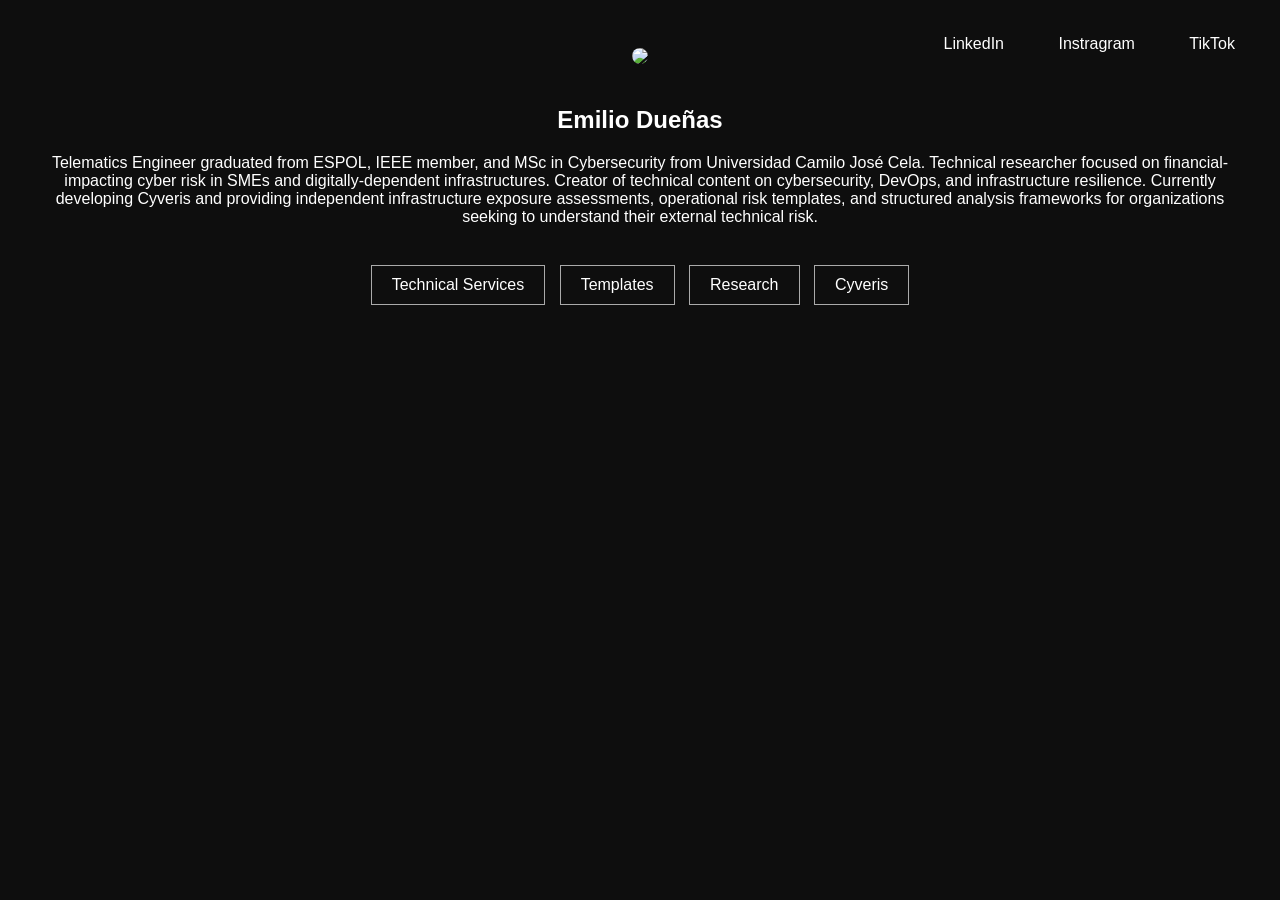
==== index.html @ 8e8633f4 "Deploy" ====
<!DOCTYPE html>
<html>
<head>
	<meta name="generator" content="Hugo 0.150.0"><script src="/livereload.js?mindelay=10&amp;v=2&amp;port=1313&amp;path=livereload" data-no-instant defer></script>
<meta charset="UTF-8">
<title>Emilio Dueñas</title>
<style>
body {
  background:#0e0e0e;
  color:white;
  font-family:sans-serif;
  text-align:center;
  padding:40px;
}
a {
  padding:10px 20px;
  border:1px solid #aaa;
  margin:5px;
  display:inline-block;
  text-decoration:none;
  color:white;
}
img {
  width:250px;
  border-radius:50%;
}
ul {
  list-style-position: inside;
  padding: 0;
  display: inline-block;
  text-align: left;
}
.top-icons {
  position:absolute;
  top:20px;
  right:20px;
}
.top-icons a {
  border:none;
  margin:5px;
}
</style>
</head>
<body>

<div class="top-icons">
<a href="https://linkedin.com/in/emilio-duenas">LinkedIn</a>
<a href="https://instagram.com/soyemilioduenas">Instragram</a>
<a href="https://tiktok.com/@soyemilioduenas">TikTok</a>
</div>



<img src="/images/profile.png" />

<br><br>

<h2>Emilio Dueñas</h2>

<p>
Telematics Engineer graduated from ESPOL, IEEE member, and MSc in Cybersecurity from Universidad Camilo José Cela.

Technical researcher focused on financial-impacting cyber risk in SMEs and digitally-dependent infrastructures.

Creator of technical content on cybersecurity, DevOps, and infrastructure resilience.

Currently developing Cyveris and providing independent infrastructure exposure assessments, operational risk templates, and structured analysis frameworks for organizations seeking to understand their external technical risk.

</p>

<br>

<a href="/services/">Technical Services</a>
<a href="/templates/">Templates</a>
<a href="/research/">Research</a>
<a href="/cyveris/">Cyveris</a>



</body>
</html>
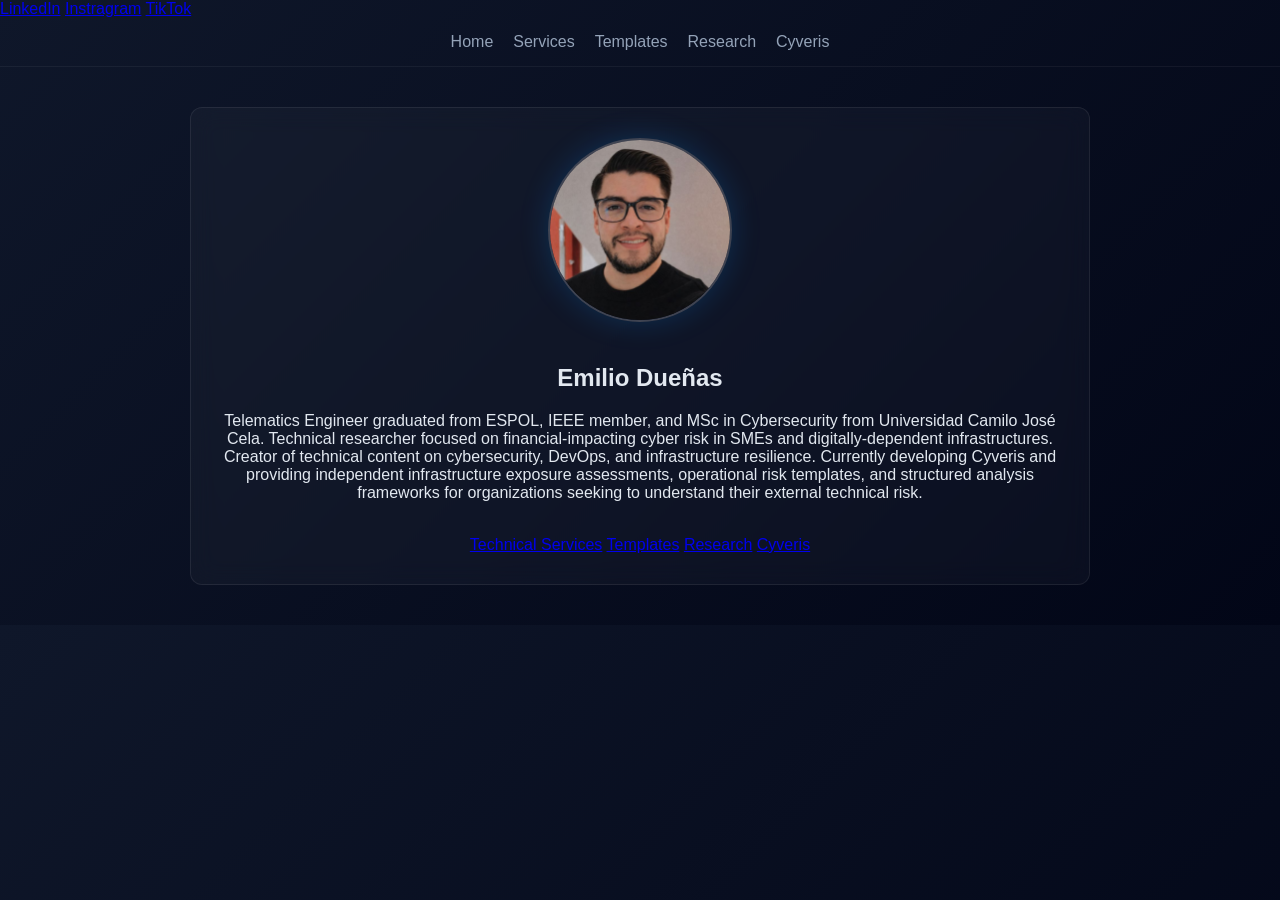
==== commit 4dc605fa: "Add styled list layout" ====
--- a/index.html
+++ b/index.html
@@ -1,45 +1,80 @@
 <!DOCTYPE html>
 <html>
 <head>
-	<meta name="generator" content="Hugo 0.150.0"><script src="/livereload.js?mindelay=10&amp;v=2&amp;port=1313&amp;path=livereload" data-no-instant defer></script>
+	<meta name="generator" content="Hugo 0.150.0">
 <meta charset="UTF-8">
 <title>Emilio Dueñas</title>
+
+
 <style>
+
 body {
-  background:#0e0e0e;
-  color:white;
-  font-family:sans-serif;
+  margin:0;
+  font-family: 'Segoe UI', sans-serif;
+  background: linear-gradient(135deg,#0f172a,#020617);
+  color:#e2e8f0;
+}
+
+.container {
+  max-width:900px;
+  margin:auto;
+  padding:40px 20px;
   text-align:center;
-  padding:40px;
 }
-a {
-  padding:10px 20px;
-  border:1px solid #aaa;
+
+img {
+  width:180px;
+  border-radius:50%;
+  border:2px solid rgba(255,255,255,0.2);
+  box-shadow:0 0 30px rgba(0,150,255,0.2);
+}
+
+a.btn {
+  background:rgba(255,255,255,0.05);
+  border:1px solid rgba(255,255,255,0.1);
+  padding:12px 22px;
   margin:5px;
+  border-radius:8px;
   display:inline-block;
   text-decoration:none;
+  color:#e2e8f0;
+  backdrop-filter:blur(10px);
+  transition:0.3s;
+}
+
+a.btn:hover {
+  background:rgba(0,150,255,0.15);
+  border:1px solid rgba(0,150,255,0.4);
+  transform:translateY(-2px);
+}
+
+.card {
+  background:rgba(255,255,255,0.03);
+  padding:30px;
+  border-radius:12px;
+  backdrop-filter:blur(12px);
+  border:1px solid rgba(255,255,255,0.08);
+}
+
+.navbar {
+  display:flex;
+  justify-content:center;
+  gap:20px;
+  padding:15px;
+  border-bottom:1px solid rgba(255,255,255,0.05);
+}
+
+.navbar a {
+  color:#94a3b8;
+  text-decoration:none;
+}
+
+.navbar a:hover {
   color:white;
 }
-img {
-  width:250px;
-  border-radius:50%;
-}
-ul {
-  list-style-position: inside;
-  padding: 0;
-  display: inline-block;
-  text-align: left;
-}
-.top-icons {
-  position:absolute;
-  top:20px;
-  right:20px;
-}
-.top-icons a {
-  border:none;
-  margin:5px;
-}
+
 </style>
+
 </head>
 <body>
 
@@ -48,6 +83,17 @@
 <a href="https://instagram.com/soyemilioduenas">Instragram</a>
 <a href="https://tiktok.com/@soyemilioduenas">TikTok</a>
 </div>
+
+<div class="navbar">
+<a href="/">Home</a>
+<a href="/services/">Services</a>
+<a href="/templates/">Templates</a>
+<a href="/research/">Research</a>
+<a href="/cyveris/">Cyveris</a>
+</div>
+
+<div class="container">
+<div class="card">
 
 
 
@@ -77,5 +123,8 @@
 
 
 
+</div>
+</div>
+
 </body>
 </html>
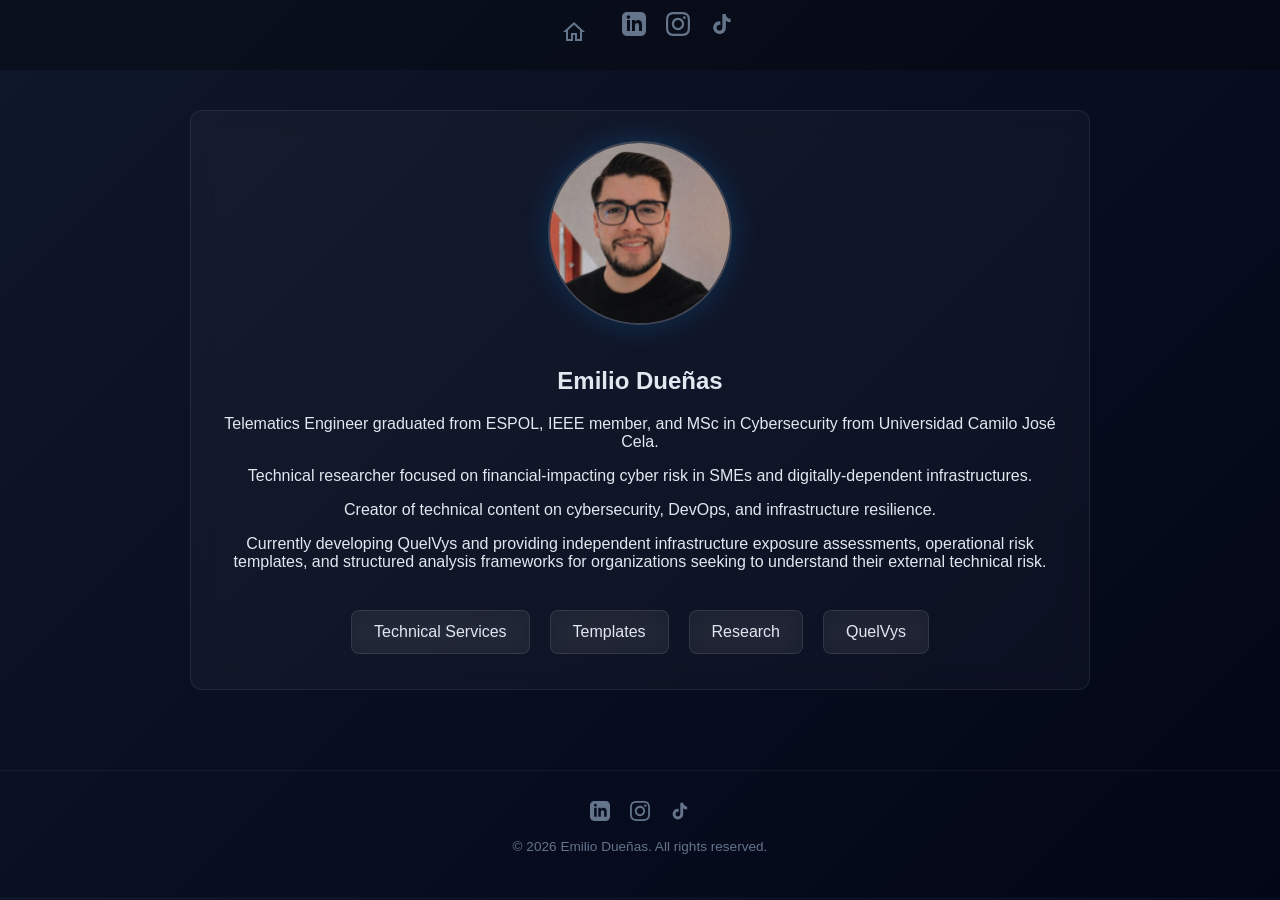
==== commit 6078686f: "Update site with QuelVys rebrand, SEO, and UI improvements" ====
--- a/index.html
+++ b/index.html
@@ -1,10 +1,30 @@
 <!DOCTYPE html>
-<html>
+<html lang="en">
 <head>
 	<meta name="generator" content="Hugo 0.150.0">
 <meta charset="UTF-8">
-<title>Emilio Dueñas</title>
-
+<meta name="viewport" content="width=device-width, initial-scale=1.0">
+<title>Emilio Dueñas - Cybersecurity Researcher & Engineer</title>
+<meta name="description" content="Emilio Dueñas - Telematics Engineer, MSc in Cybersecurity. Technical researcher focused on cyber risk in SMEs. Creator of QuelVys and cybersecurity content.">
+<meta name="author" content="Emilio Dueñas">
+<meta name="keywords" content="cybersecurity, cyber risk, SME security, QuelVys, infrastructure security, DevOps, penetration testing">
+
+
+<meta property="og:type" content="website">
+<meta property="og:url" content="https://soyemilioduenas.github.io/emilioduenas.github.io/">
+<meta property="og:title" content="Emilio Dueñas - Cybersecurity Researcher">
+<meta property="og:description" content="Telematics Engineer & MSc in Cybersecurity. Technical researcher focused on cyber risk in SMEs.">
+<meta property="og:image" content="https://soyemilioduenas.github.io/emilioduenas.github.io/images/favico.png">
+
+
+<meta name="twitter:card" content="summary">
+<meta name="twitter:title" content="Emilio Dueñas">
+<meta name="twitter:description" content="Cybersecurity Researcher & Engineer">
+
+
+<link rel="icon" type="image/png" sizes="32x32" href="/images/favico.png">
+<link rel="icon" type="image/png" sizes="16x16" href="/images/favico.png">
+<link rel="apple-touch-icon" href="/images/favico.png">
 
 <style>
 
@@ -28,7 +48,17 @@
   border:2px solid rgba(255,255,255,0.2);
   box-shadow:0 0 30px rgba(0,150,255,0.2);
 }
-
+ul {
+  list-style-position: inside;
+  padding: 0;
+  margin: 20px auto;
+  display: inline-block;
+  text-align: left;
+}
+
+li {
+  margin: 8px 0;
+}
 a.btn {
   background:rgba(255,255,255,0.05);
   border:1px solid rgba(255,255,255,0.1);
@@ -56,21 +86,93 @@
   border:1px solid rgba(255,255,255,0.08);
 }
 
-.navbar {
+.top-icons {
   display:flex;
   justify-content:center;
   gap:20px;
-  padding:15px;
-  border-bottom:1px solid rgba(255,255,255,0.05);
-}
-
-.navbar a {
+  padding:12px;
+  background:rgba(0,0,0,0.3);
+}
+
+.top-icons a {
+  color:#64748b;
+  text-decoration:none;
+  font-size:1.4rem;
+  transition:0.3s;
+}
+
+.top-icons a:hover {
+  color:#38bdf8;
+  transform:scale(1.1);
+}
+
+.card a:not(.btn) {
+  color:#38bdf8;
+  text-decoration:none;
+  border-bottom:1px solid rgba(56,189,248,0.3);
+  transition:0.3s;
+}
+
+.card a:not(.btn):hover {
+  color:#7dd3fc;
+  border-bottom-color:#7dd3fc;
+}
+
+.btn-group {
+  display:flex;
+  flex-wrap:wrap;
+  justify-content:center;
+  gap:10px;
+}
+
+.home-btn {
+  display:inline-block;
+  padding:8px 16px;
   color:#94a3b8;
   text-decoration:none;
-}
-
-.navbar a:hover {
-  color:white;
+  font-size:0.9rem;
+  transition:0.3s;
+}
+
+.home-btn:hover {
+  color:#38bdf8;
+}
+
+footer {
+  text-align:center;
+  padding:30px 20px;
+  margin-top:40px;
+  border-top:1px solid rgba(255,255,255,0.05);
+  color:#64748b;
+  font-size:0.85rem;
+}
+
+footer .social-icons {
+  display:flex;
+  justify-content:center;
+  gap:20px;
+  margin-bottom:15px;
+}
+
+footer .social-icons a {
+  color:#64748b;
+  transition:0.3s;
+}
+
+footer .social-icons a:hover {
+  color:#38bdf8;
+}
+
+@media (max-width: 600px) {
+  .btn-group {
+    flex-direction:column;
+    align-items:center;
+  }
+  
+  a.btn {
+    width:80%;
+    text-align:center;
+  }
 }
 
 </style>
@@ -78,20 +180,24 @@
 </head>
 <body>
 
+<header>
 <div class="top-icons">
-<a href="https://linkedin.com/in/emilio-duenas">LinkedIn</a>
-<a href="https://instagram.com/soyemilioduenas">Instragram</a>
-<a href="https://tiktok.com/@soyemilioduenas">TikTok</a>
-</div>
-
-<div class="navbar">
-<a href="/">Home</a>
-<a href="/services/">Services</a>
-<a href="/templates/">Templates</a>
-<a href="/research/">Research</a>
-<a href="/cyveris/">Cyveris</a>
-</div>
-
+<a href="/" class="home-btn" title="Home" aria-label="Home">
+  <svg xmlns="http://www.w3.org/2000/svg" width="24" height="24" viewBox="0 0 24 24" fill="currentColor"><path d="M12 2.1L1 12h3v9h7v-6h2v6h7v-9h3L12 2.1zm0 2.691l6 5.4V19h-3v-6H9v6H6v-8.809l6-5.4z"/></svg>
+</a>
+<a href="https://linkedin.com/in/emilio-duenas" target="_blank" title="LinkedIn" aria-label="LinkedIn">
+  <svg xmlns="http://www.w3.org/2000/svg" width="24" height="24" viewBox="0 0 24 24" fill="currentColor"><path d="M19 0h-14c-2.761 0-5 2.239-5 5v14c0 2.761 2.239 5 5 5h14c2.762 0 5-2.239 5-5v-14c0-2.761-2.238-5-5-5zm-11 19h-3v-11h3v11zm-1.5-12.268c-.966 0-1.75-.79-1.75-1.764s.784-1.764 1.75-1.764 1.75.79 1.75 1.764-.783 1.764-1.75 1.764zm13.5 12.268h-3v-5.604c0-3.368-4-3.113-4 0v5.604h-3v-11h3v1.765c1.396-2.586 7-2.777 7 2.476v6.759z"/></svg>
+</a>
+<a href="https://instagram.com/soyemilioduenas" target="_blank" title="Instagram" aria-label="Instagram">
+  <svg xmlns="http://www.w3.org/2000/svg" width="24" height="24" viewBox="0 0 24 24" fill="currentColor"><path d="M12 2.163c3.204 0 3.584.012 4.85.07 3.252.148 4.771 1.691 4.919 4.919.058 1.265.069 1.645.069 4.849 0 3.205-.012 3.584-.069 4.849-.149 3.225-1.664 4.771-4.919 4.919-1.266.058-1.644.07-4.85.07-3.204 0-3.584-.012-4.849-.07-3.26-.149-4.771-1.699-4.919-4.92-.058-1.265-.07-1.644-.07-4.849 0-3.204.013-3.583.07-4.849.149-3.227 1.664-4.771 4.919-4.919 1.266-.057 1.645-.069 4.849-.069zm0-2.163c-3.259 0-3.667.014-4.947.072-4.358.2-6.78 2.618-6.98 6.98-.059 1.281-.073 1.689-.073 4.948 0 3.259.014 3.668.072 4.948.2 4.358 2.618 6.78 6.98 6.98 1.281.058 1.689.072 4.948.072 3.259 0 3.668-.014 4.948-.072 4.354-.2 6.782-2.618 6.979-6.98.059-1.28.073-1.689.073-4.948 0-3.259-.014-3.667-.072-4.947-.196-4.354-2.617-6.78-6.979-6.98-1.281-.059-1.69-.073-4.949-.073zm0 5.838c-3.403 0-6.162 2.759-6.162 6.162s2.759 6.163 6.162 6.163 6.162-2.759 6.162-6.163c0-3.403-2.759-6.162-6.162-6.162zm0 10.162c-2.209 0-4-1.79-4-4 0-2.209 1.791-4 4-4s4 1.791 4 4c0 2.21-1.791 4-4 4zm6.406-11.845c-.796 0-1.441.645-1.441 1.44s.645 1.44 1.441 1.44c.795 0 1.439-.645 1.439-1.44s-.644-1.44-1.439-1.44z"/></svg>
+</a>
+<a href="https://tiktok.com/@soyemilioduenas" target="_blank" title="TikTok" aria-label="TikTok">
+  <svg xmlns="http://www.w3.org/2000/svg" width="24" height="24" viewBox="0 0 24 24" fill="currentColor"><path d="M19.59 6.69a4.83 4.83 0 0 1-3.77-4.25V2h-3.45v13.67a2.89 2.89 0 0 1-5.2 1.74 2.89 2.89 0 0 1 2.31-4.64 2.93 2.93 0 0 1 .88.13V9.4a6.84 6.84 0 0 0-1-.05A6.33 6.33 0 0 0 5 20.1a6.34 6.34 0 0 0 10.86-4.43v-7a8.16 8.16 0 0 0 4.77 1.52v-3.4a4.85 4.85 0 0 1-1-.1z"/></svg>
+</a>
+</div>
+</header>
+
+<main>
 <div class="container">
 <div class="card">
 
@@ -103,28 +209,43 @@
 
 <h2>Emilio Dueñas</h2>
 
-<p>
-Telematics Engineer graduated from ESPOL, IEEE member, and MSc in Cybersecurity from Universidad Camilo José Cela.
-
-Technical researcher focused on financial-impacting cyber risk in SMEs and digitally-dependent infrastructures.
-
-Creator of technical content on cybersecurity, DevOps, and infrastructure resilience.
-
-Currently developing Cyveris and providing independent infrastructure exposure assessments, operational risk templates, and structured analysis frameworks for organizations seeking to understand their external technical risk.
-
-</p>
+<p>Telematics Engineer graduated from ESPOL, IEEE member, and MSc in Cybersecurity from Universidad Camilo José Cela.</p>
+
+<p>Technical researcher focused on financial-impacting cyber risk in SMEs and digitally-dependent infrastructures.</p>
+
+<p>Creator of technical content on cybersecurity, DevOps, and infrastructure resilience.</p>
+
+<p>Currently developing QuelVys and providing independent infrastructure exposure assessments, operational risk templates, and structured analysis frameworks for organizations seeking to understand their external technical risk.</p>
 
 <br>
 
-<a href="/services/">Technical Services</a>
-<a href="/templates/">Templates</a>
-<a href="/research/">Research</a>
-<a href="/cyveris/">Cyveris</a>
-
-
-
-</div>
-</div>
+<div class="btn-group">
+<a class="btn" href="/services/">Technical Services</a>
+<a class="btn" href="/templates/">Templates</a>
+<a class="btn" href="/research/">Research</a>
+<a class="btn" href="/quelvys/">QuelVys</a>
+</div>
+
+
+
+</div>
+</div>
+</main>
+
+<footer>
+<div class="social-icons">
+<a href="https://linkedin.com/in/emilio-duenas" target="_blank" title="LinkedIn" aria-label="LinkedIn">
+  <svg xmlns="http://www.w3.org/2000/svg" width="20" height="20" viewBox="0 0 24 24" fill="currentColor"><path d="M19 0h-14c-2.761 0-5 2.239-5 5v14c0 2.761 2.239 5 5 5h14c2.762 0 5-2.239 5-5v-14c0-2.761-2.238-5-5-5zm-11 19h-3v-11h3v11zm-1.5-12.268c-.966 0-1.75-.79-1.75-1.764s.784-1.764 1.75-1.764 1.75.79 1.75 1.764-.783 1.764-1.75 1.764zm13.5 12.268h-3v-5.604c0-3.368-4-3.113-4 0v5.604h-3v-11h3v1.765c1.396-2.586 7-2.777 7 2.476v6.759z"/></svg>
+</a>
+<a href="https://instagram.com/soyemilioduenas" target="_blank" title="Instagram" aria-label="Instagram">
+  <svg xmlns="http://www.w3.org/2000/svg" width="20" height="20" viewBox="0 0 24 24" fill="currentColor"><path d="M12 2.163c3.204 0 3.584.012 4.85.07 3.252.148 4.771 1.691 4.919 4.919.058 1.265.069 1.645.069 4.849 0 3.205-.012 3.584-.069 4.849-.149 3.225-1.664 4.771-4.919 4.919-1.266.058-1.644.07-4.85.07-3.204 0-3.584-.012-4.849-.07-3.26-.149-4.771-1.699-4.919-4.92-.058-1.265-.07-1.644-.07-4.849 0-3.204.013-3.583.07-4.849.149-3.227 1.664-4.771 4.919-4.919 1.266-.057 1.645-.069 4.849-.069zm0-2.163c-3.259 0-3.667.014-4.947.072-4.358.2-6.78 2.618-6.98 6.98-.059 1.281-.073 1.689-.073 4.948 0 3.259.014 3.668.072 4.948.2 4.358 2.618 6.78 6.98 6.98 1.281.058 1.689.072 4.948.072 3.259 0 3.668-.014 4.948-.072 4.354-.2 6.782-2.618 6.979-6.98.059-1.28.073-1.689.073-4.948 0-3.259-.014-3.667-.072-4.947-.196-4.354-2.617-6.78-6.979-6.98-1.281-.059-1.69-.073-4.949-.073zm0 5.838c-3.403 0-6.162 2.759-6.162 6.162s2.759 6.163 6.162 6.163 6.162-2.759 6.162-6.163c0-3.403-2.759-6.162-6.162-6.162zm0 10.162c-2.209 0-4-1.79-4-4 0-2.209 1.791-4 4-4s4 1.791 4 4c0 2.21-1.791 4-4 4zm6.406-11.845c-.796 0-1.441.645-1.441 1.44s.645 1.44 1.441 1.44c.795 0 1.439-.645 1.439-1.44s-.644-1.44-1.439-1.44z"/></svg>
+</a>
+<a href="https://tiktok.com/@soyemilioduenas" target="_blank" title="TikTok" aria-label="TikTok">
+  <svg xmlns="http://www.w3.org/2000/svg" width="20" height="20" viewBox="0 0 24 24" fill="currentColor"><path d="M19.59 6.69a4.83 4.83 0 0 1-3.77-4.25V2h-3.45v13.67a2.89 2.89 0 0 1-5.2 1.74 2.89 2.89 0 0 1 2.31-4.64 2.93 2.93 0 0 1 .88.13V9.4a6.84 6.84 0 0 0-1-.05A6.33 6.33 0 0 0 5 20.1a6.34 6.34 0 0 0 10.86-4.43v-7a8.16 8.16 0 0 0 4.77 1.52v-3.4a4.85 4.85 0 0 1-1-.1z"/></svg>
+</a>
+</div>
+<p>&copy; 2026 Emilio Dueñas. All rights reserved.</p>
+</footer>
 
 </body>
 </html>
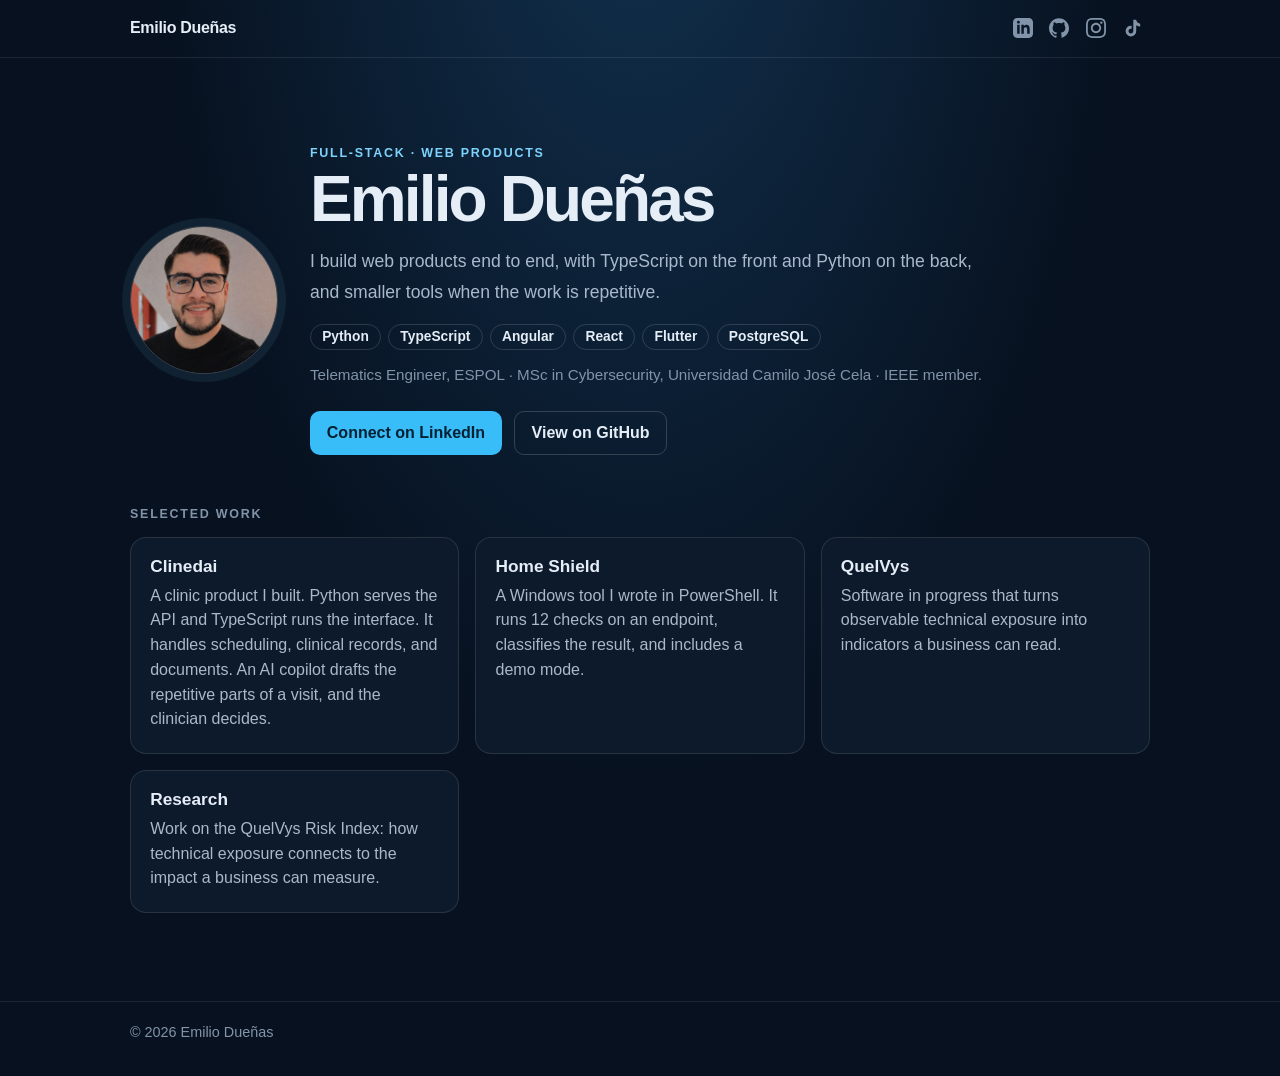
==== commit 978a4659: "Publish the site as a full-stack portfolio with a shared design and projects shown as cards. Co-auth" ====
--- a/index.html
+++ b/index.html
@@ -1,250 +1,89 @@
 <!DOCTYPE html>
 <html lang="en">
 <head>
-	<meta name="generator" content="Hugo 0.150.0">
 <meta charset="UTF-8">
 <meta name="viewport" content="width=device-width, initial-scale=1.0">
-<title>Emilio Dueñas - Cybersecurity Researcher & Engineer</title>
-<meta name="description" content="Emilio Dueñas - Telematics Engineer, MSc in Cybersecurity. Technical researcher focused on cyber risk in SMEs. Creator of QuelVys and cybersecurity content.">
+<title>Emilio Dueñas - Full-stack Developer</title>
+<meta name="description" content="Emilio Dueñas is a full-stack developer. He builds web products with TypeScript and Python, including Clinedai, and tools such as Home Shield.">
 <meta name="author" content="Emilio Dueñas">
-<meta name="keywords" content="cybersecurity, cyber risk, SME security, QuelVys, infrastructure security, DevOps, penetration testing">
-
-
+<meta name="keywords" content="software developer, Python, TypeScript, Angular, React, Flutter, PostgreSQL, Clinedai, QuelVys, Emilio Dueñas">
+<meta name="theme-color" content="#07111f">
+<link rel="canonical" href="https://soyemilioduenas.github.io/">
 <meta property="og:type" content="website">
-<meta property="og:url" content="https://soyemilioduenas.github.io/emilioduenas.github.io/">
-<meta property="og:title" content="Emilio Dueñas - Cybersecurity Researcher">
-<meta property="og:description" content="Telematics Engineer & MSc in Cybersecurity. Technical researcher focused on cyber risk in SMEs.">
-<meta property="og:image" content="https://soyemilioduenas.github.io/emilioduenas.github.io/images/favico.png">
-
-
+<meta property="og:url" content="https://soyemilioduenas.github.io/">
+<meta property="og:title" content="Emilio Dueñas - Full-stack Developer">
+<meta property="og:description" content="I build web products with TypeScript on the front and Python on the back, including Clinedai.">
+<meta property="og:image" content="https://soyemilioduenas.github.io/images/profile.png">
 <meta name="twitter:card" content="summary">
 <meta name="twitter:title" content="Emilio Dueñas">
-<meta name="twitter:description" content="Cybersecurity Researcher & Engineer">
-
-
-<link rel="icon" type="image/png" sizes="32x32" href="/images/favico.png">
-<link rel="icon" type="image/png" sizes="16x16" href="/images/favico.png">
+<meta name="twitter:description" content="Full-stack developer">
+<link rel="icon" type="image/png" href="/images/favico.png">
 <link rel="apple-touch-icon" href="/images/favico.png">
-
-<style>
-
-body {
-  margin:0;
-  font-family: 'Segoe UI', sans-serif;
-  background: linear-gradient(135deg,#0f172a,#020617);
-  color:#e2e8f0;
-}
-
-.container {
-  max-width:900px;
-  margin:auto;
-  padding:40px 20px;
-  text-align:center;
-}
-
-img {
-  width:180px;
-  border-radius:50%;
-  border:2px solid rgba(255,255,255,0.2);
-  box-shadow:0 0 30px rgba(0,150,255,0.2);
-}
-ul {
-  list-style-position: inside;
-  padding: 0;
-  margin: 20px auto;
-  display: inline-block;
-  text-align: left;
-}
-
-li {
-  margin: 8px 0;
-}
-a.btn {
-  background:rgba(255,255,255,0.05);
-  border:1px solid rgba(255,255,255,0.1);
-  padding:12px 22px;
-  margin:5px;
-  border-radius:8px;
-  display:inline-block;
-  text-decoration:none;
-  color:#e2e8f0;
-  backdrop-filter:blur(10px);
-  transition:0.3s;
-}
-
-a.btn:hover {
-  background:rgba(0,150,255,0.15);
-  border:1px solid rgba(0,150,255,0.4);
-  transform:translateY(-2px);
-}
-
-.card {
-  background:rgba(255,255,255,0.03);
-  padding:30px;
-  border-radius:12px;
-  backdrop-filter:blur(12px);
-  border:1px solid rgba(255,255,255,0.08);
-}
-
-.top-icons {
-  display:flex;
-  justify-content:center;
-  gap:20px;
-  padding:12px;
-  background:rgba(0,0,0,0.3);
-}
-
-.top-icons a {
-  color:#64748b;
-  text-decoration:none;
-  font-size:1.4rem;
-  transition:0.3s;
-}
-
-.top-icons a:hover {
-  color:#38bdf8;
-  transform:scale(1.1);
-}
-
-.card a:not(.btn) {
-  color:#38bdf8;
-  text-decoration:none;
-  border-bottom:1px solid rgba(56,189,248,0.3);
-  transition:0.3s;
-}
-
-.card a:not(.btn):hover {
-  color:#7dd3fc;
-  border-bottom-color:#7dd3fc;
-}
-
-.btn-group {
-  display:flex;
-  flex-wrap:wrap;
-  justify-content:center;
-  gap:10px;
-}
-
-.home-btn {
-  display:inline-block;
-  padding:8px 16px;
-  color:#94a3b8;
-  text-decoration:none;
-  font-size:0.9rem;
-  transition:0.3s;
-}
-
-.home-btn:hover {
-  color:#38bdf8;
-}
-
-footer {
-  text-align:center;
-  padding:30px 20px;
-  margin-top:40px;
-  border-top:1px solid rgba(255,255,255,0.05);
-  color:#64748b;
-  font-size:0.85rem;
-}
-
-footer .social-icons {
-  display:flex;
-  justify-content:center;
-  gap:20px;
-  margin-bottom:15px;
-}
-
-footer .social-icons a {
-  color:#64748b;
-  transition:0.3s;
-}
-
-footer .social-icons a:hover {
-  color:#38bdf8;
-}
-
-@media (max-width: 600px) {
-  .btn-group {
-    flex-direction:column;
-    align-items:center;
-  }
-  
-  a.btn {
-    width:80%;
-    text-align:center;
-  }
-}
-
-</style>
-
+<link rel="stylesheet" href="/css/site.css">
 </head>
 <body>
 
 <header>
-<div class="top-icons">
-<a href="/" class="home-btn" title="Home" aria-label="Home">
-  <svg xmlns="http://www.w3.org/2000/svg" width="24" height="24" viewBox="0 0 24 24" fill="currentColor"><path d="M12 2.1L1 12h3v9h7v-6h2v6h7v-9h3L12 2.1zm0 2.691l6 5.4V19h-3v-6H9v6H6v-8.809l6-5.4z"/></svg>
-</a>
-<a href="https://linkedin.com/in/emilio-duenas" target="_blank" title="LinkedIn" aria-label="LinkedIn">
-  <svg xmlns="http://www.w3.org/2000/svg" width="24" height="24" viewBox="0 0 24 24" fill="currentColor"><path d="M19 0h-14c-2.761 0-5 2.239-5 5v14c0 2.761 2.239 5 5 5h14c2.762 0 5-2.239 5-5v-14c0-2.761-2.238-5-5-5zm-11 19h-3v-11h3v11zm-1.5-12.268c-.966 0-1.75-.79-1.75-1.764s.784-1.764 1.75-1.764 1.75.79 1.75 1.764-.783 1.764-1.75 1.764zm13.5 12.268h-3v-5.604c0-3.368-4-3.113-4 0v5.604h-3v-11h3v1.765c1.396-2.586 7-2.777 7 2.476v6.759z"/></svg>
-</a>
-<a href="https://instagram.com/soyemilioduenas" target="_blank" title="Instagram" aria-label="Instagram">
-  <svg xmlns="http://www.w3.org/2000/svg" width="24" height="24" viewBox="0 0 24 24" fill="currentColor"><path d="M12 2.163c3.204 0 3.584.012 4.85.07 3.252.148 4.771 1.691 4.919 4.919.058 1.265.069 1.645.069 4.849 0 3.205-.012 3.584-.069 4.849-.149 3.225-1.664 4.771-4.919 4.919-1.266.058-1.644.07-4.85.07-3.204 0-3.584-.012-4.849-.07-3.26-.149-4.771-1.699-4.919-4.92-.058-1.265-.07-1.644-.07-4.849 0-3.204.013-3.583.07-4.849.149-3.227 1.664-4.771 4.919-4.919 1.266-.057 1.645-.069 4.849-.069zm0-2.163c-3.259 0-3.667.014-4.947.072-4.358.2-6.78 2.618-6.98 6.98-.059 1.281-.073 1.689-.073 4.948 0 3.259.014 3.668.072 4.948.2 4.358 2.618 6.78 6.98 6.98 1.281.058 1.689.072 4.948.072 3.259 0 3.668-.014 4.948-.072 4.354-.2 6.782-2.618 6.979-6.98.059-1.28.073-1.689.073-4.948 0-3.259-.014-3.667-.072-4.947-.196-4.354-2.617-6.78-6.979-6.98-1.281-.059-1.69-.073-4.949-.073zm0 5.838c-3.403 0-6.162 2.759-6.162 6.162s2.759 6.163 6.162 6.163 6.162-2.759 6.162-6.163c0-3.403-2.759-6.162-6.162-6.162zm0 10.162c-2.209 0-4-1.79-4-4 0-2.209 1.791-4 4-4s4 1.791 4 4c0 2.21-1.791 4-4 4zm6.406-11.845c-.796 0-1.441.645-1.441 1.44s.645 1.44 1.441 1.44c.795 0 1.439-.645 1.439-1.44s-.644-1.44-1.439-1.44z"/></svg>
-</a>
-<a href="https://tiktok.com/@soyemilioduenas" target="_blank" title="TikTok" aria-label="TikTok">
-  <svg xmlns="http://www.w3.org/2000/svg" width="24" height="24" viewBox="0 0 24 24" fill="currentColor"><path d="M19.59 6.69a4.83 4.83 0 0 1-3.77-4.25V2h-3.45v13.67a2.89 2.89 0 0 1-5.2 1.74 2.89 2.89 0 0 1 2.31-4.64 2.93 2.93 0 0 1 .88.13V9.4a6.84 6.84 0 0 0-1-.05A6.33 6.33 0 0 0 5 20.1a6.34 6.34 0 0 0 10.86-4.43v-7a8.16 8.16 0 0 0 4.77 1.52v-3.4a4.85 4.85 0 0 1-1-.1z"/></svg>
-</a>
+<div class="wrap bar">
+<a class="brand" href="/">Emilio Dueñas</a>
+<nav class="social" aria-label="Social">
+<a href="https://linkedin.com/in/emilio-duenas" target="_blank" rel="noopener noreferrer" title="LinkedIn" aria-label="LinkedIn"><svg xmlns="http://www.w3.org/2000/svg" width="20" height="20" viewBox="0 0 24 24" fill="currentColor" aria-hidden="true"><path d="M19 0h-14c-2.761 0-5 2.239-5 5v14c0 2.761 2.239 5 5 5h14c2.762 0 5-2.239 5-5v-14c0-2.761-2.238-5-5-5zm-11 19h-3v-11h3v11zm-1.5-12.268c-.966 0-1.75-.79-1.75-1.764s.784-1.764 1.75-1.764 1.75.79 1.75 1.764-.783 1.764-1.75 1.764zm13.5 12.268h-3v-5.604c0-3.368-4-3.113-4 0v5.604h-3v-11h3v1.765c1.396-2.586 7-2.777 7 2.476v6.759z"/></svg></a>
+<a href="https://github.com/soyemilioduenas" target="_blank" rel="noopener noreferrer" title="GitHub" aria-label="GitHub"><svg xmlns="http://www.w3.org/2000/svg" width="20" height="20" viewBox="0 0 24 24" fill="currentColor" aria-hidden="true"><path d="M12 .297c-6.63 0-12 5.373-12 12 0 5.303 3.438 9.8 8.205 11.385.6.113.82-.258.82-.577 0-.285-.01-1.04-.015-2.04-3.338.724-4.042-1.61-4.042-1.61C4.422 18.07 3.633 17.7 3.633 17.7c-1.087-.744.084-.729.084-.729 1.205.084 1.838 1.236 1.838 1.236 1.07 1.835 2.809 1.305 3.495.998.108-.776.417-1.305.76-1.605-2.665-.3-5.466-1.332-5.466-5.93 0-1.31.465-2.38 1.235-3.22-.135-.303-.54-1.523.105-3.176 0 0 1.005-.322 3.3 1.23.96-.267 1.98-.399 3-.405 1.02.006 2.04.138 3 .405 2.28-1.552 3.285-1.23 3.285-1.23.645 1.653.24 2.873.12 3.176.765.84 1.23 1.91 1.23 3.22 0 4.61-2.805 5.625-5.475 5.92.42.36.81 1.096.81 2.22 0 1.606-.015 2.896-.015 3.286 0 .315.21.69.825.57C20.565 22.092 24 17.592 24 12.297c0-6.627-5.373-12-12-12"/></svg></a>
+<a href="https://instagram.com/soyemilioduenas" target="_blank" rel="noopener noreferrer" title="Instagram" aria-label="Instagram"><svg xmlns="http://www.w3.org/2000/svg" width="20" height="20" viewBox="0 0 24 24" fill="currentColor" aria-hidden="true"><path d="M12 2.163c3.204 0 3.584.012 4.85.07 3.252.148 4.771 1.691 4.919 4.919.058 1.265.069 1.645.069 4.849 0 3.205-.012 3.584-.069 4.849-.149 3.225-1.664 4.771-4.919 4.919-1.266.058-1.644.07-4.85.07-3.204 0-3.584-.012-4.849-.07-3.26-.149-4.771-1.699-4.919-4.92-.058-1.265-.07-1.644-.07-4.849 0-3.204.013-3.583.07-4.849.149-3.227 1.664-4.771 4.919-4.919 1.266-.057 1.645-.069 4.849-.069zm0-2.163c-3.259 0-3.667.014-4.947.072-4.358.2-6.78 2.618-6.98 6.98-.059 1.281-.073 1.689-.073 4.948 0 3.259.014 3.668.072 4.948.2 4.358 2.618 6.78 6.98 6.98 1.281.058 1.689.072 4.948.072 3.259 0 3.668-.014 4.948-.072 4.354-.2 6.782-2.618 6.979-6.98.059-1.28.073-1.689.073-4.948 0-3.259-.014-3.667-.072-4.947-.196-4.354-2.617-6.78-6.979-6.98-1.281-.059-1.69-.073-4.949-.073zm0 5.838c-3.403 0-6.162 2.759-6.162 6.162s2.759 6.163 6.162 6.163 6.162-2.759 6.162-6.163c0-3.403-2.759-6.162-6.162-6.162zm0 10.162c-2.209 0-4-1.79-4-4 0-2.209 1.791-4 4-4s4 1.791 4 4c0 2.21-1.791 4-4 4zm6.406-11.845c-.796 0-1.441.645-1.441 1.44s.645 1.44 1.441 1.44c.795 0 1.439-.645 1.439-1.44s-.644-1.44-1.439-1.44z"/></svg></a>
+<a href="https://tiktok.com/@soyemilioduenas" target="_blank" rel="noopener noreferrer" title="TikTok" aria-label="TikTok"><svg xmlns="http://www.w3.org/2000/svg" width="20" height="20" viewBox="0 0 24 24" fill="currentColor" aria-hidden="true"><path d="M19.59 6.69a4.83 4.83 0 0 1-3.77-4.25V2h-3.45v13.67a2.89 2.89 0 0 1-5.2 1.74 2.89 2.89 0 0 1 2.31-4.64 2.93 2.93 0 0 1 .88.13V9.4a6.84 6.84 0 0 0-1-.05A6.33 6.33 0 0 0 5 20.1a6.34 6.34 0 0 0 10.86-4.43v-7a8.16 8.16 0 0 0 4.77 1.52v-3.4a4.85 4.85 0 0 1-1-.1z"/></svg></a>
+</nav>
 </div>
 </header>
 
-<main>
-<div class="container">
-<div class="card">
-
-
-
-<img src="/images/profile.png" />
-
-<br><br>
-
-<h2>Emilio Dueñas</h2>
-
-<p>Telematics Engineer graduated from ESPOL, IEEE member, and MSc in Cybersecurity from Universidad Camilo José Cela.</p>
-
-<p>Technical researcher focused on financial-impacting cyber risk in SMEs and digitally-dependent infrastructures.</p>
-
-<p>Creator of technical content on cybersecurity, DevOps, and infrastructure resilience.</p>
-
-<p>Currently developing QuelVys and providing independent infrastructure exposure assessments, operational risk templates, and structured analysis frameworks for organizations seeking to understand their external technical risk.</p>
-
-<br>
-
-<div class="btn-group">
-<a class="btn" href="/services/">Technical Services</a>
-<a class="btn" href="/templates/">Templates</a>
-<a class="btn" href="/research/">Research</a>
-<a class="btn" href="/quelvys/">QuelVys</a>
-</div>
-
-
-
+<main class="wrap page home">
+<div class="identity">
+<img class="portrait" src="/images/profile.png" alt="Portrait of Emilio Dueñas" width="148" height="148" fetchpriority="high">
+<div>
+<p class="eyebrow">Full-stack · Web products</p>
+<h1>Emilio Dueñas</h1>
+<p class="lead">I build web products end to end, with TypeScript on the front and Python on the back, and smaller tools when the work is repetitive.</p>
+<ul class="stack" aria-label="Technologies">
+<li>Python</li>
+<li>TypeScript</li>
+<li>Angular</li>
+<li>React</li>
+<li>Flutter</li>
+<li>PostgreSQL</li>
+</ul>
+<p class="facts">Telematics Engineer, ESPOL · MSc in Cybersecurity, Universidad Camilo José Cela · IEEE member.</p>
+<div class="actions">
+<a class="btn btn-primary" href="https://linkedin.com/in/emilio-duenas" target="_blank" rel="noopener noreferrer">Connect on LinkedIn</a>
+<a class="btn btn-secondary" href="https://github.com/soyemilioduenas" target="_blank" rel="noopener noreferrer">View on GitHub</a>
 </div>
 </div>
+</div>
+<section class="work" aria-labelledby="work-heading">
+<h2 id="work-heading">Selected work</h2>
+<div class="work-grid">
+<a class="work-card" href="https://clinedai.com/" target="_blank" rel="noopener noreferrer">
+<strong>Clinedai</strong>
+<span>A clinic product I built. Python serves the API and TypeScript runs the interface. It handles scheduling, clinical records, and documents. An AI copilot drafts the repetitive parts of a visit, and the clinician decides.</span>
+</a>
+<a class="work-card" href="/templates/">
+<strong>Home Shield</strong>
+<span>A Windows tool I wrote in PowerShell. It runs 12 checks on an endpoint, classifies the result, and includes a demo mode.</span>
+</a>
+<a class="work-card" href="/quelvys/">
+<strong>QuelVys</strong>
+<span>Software in progress that turns observable technical exposure into indicators a business can read.</span>
+</a>
+<a class="work-card" href="/research/">
+<strong>Research</strong>
+<span>Work on the QuelVys Risk Index: how technical exposure connects to the impact a business can measure.</span>
+</a>
+</div>
+</section>
 </main>
 
 <footer>
-<div class="social-icons">
-<a href="https://linkedin.com/in/emilio-duenas" target="_blank" title="LinkedIn" aria-label="LinkedIn">
-  <svg xmlns="http://www.w3.org/2000/svg" width="20" height="20" viewBox="0 0 24 24" fill="currentColor"><path d="M19 0h-14c-2.761 0-5 2.239-5 5v14c0 2.761 2.239 5 5 5h14c2.762 0 5-2.239 5-5v-14c0-2.761-2.238-5-5-5zm-11 19h-3v-11h3v11zm-1.5-12.268c-.966 0-1.75-.79-1.75-1.764s.784-1.764 1.75-1.764 1.75.79 1.75 1.764-.783 1.764-1.75 1.764zm13.5 12.268h-3v-5.604c0-3.368-4-3.113-4 0v5.604h-3v-11h3v1.765c1.396-2.586 7-2.777 7 2.476v6.759z"/></svg>
-</a>
-<a href="https://instagram.com/soyemilioduenas" target="_blank" title="Instagram" aria-label="Instagram">
-  <svg xmlns="http://www.w3.org/2000/svg" width="20" height="20" viewBox="0 0 24 24" fill="currentColor"><path d="M12 2.163c3.204 0 3.584.012 4.85.07 3.252.148 4.771 1.691 4.919 4.919.058 1.265.069 1.645.069 4.849 0 3.205-.012 3.584-.069 4.849-.149 3.225-1.664 4.771-4.919 4.919-1.266.058-1.644.07-4.85.07-3.204 0-3.584-.012-4.849-.07-3.26-.149-4.771-1.699-4.919-4.92-.058-1.265-.07-1.644-.07-4.849 0-3.204.013-3.583.07-4.849.149-3.227 1.664-4.771 4.919-4.919 1.266-.057 1.645-.069 4.849-.069zm0-2.163c-3.259 0-3.667.014-4.947.072-4.358.2-6.78 2.618-6.98 6.98-.059 1.281-.073 1.689-.073 4.948 0 3.259.014 3.668.072 4.948.2 4.358 2.618 6.78 6.98 6.98 1.281.058 1.689.072 4.948.072 3.259 0 3.668-.014 4.948-.072 4.354-.2 6.782-2.618 6.979-6.98.059-1.28.073-1.689.073-4.948 0-3.259-.014-3.667-.072-4.947-.196-4.354-2.617-6.78-6.979-6.98-1.281-.059-1.69-.073-4.949-.073zm0 5.838c-3.403 0-6.162 2.759-6.162 6.162s2.759 6.163 6.162 6.163 6.162-2.759 6.162-6.163c0-3.403-2.759-6.162-6.162-6.162zm0 10.162c-2.209 0-4-1.79-4-4 0-2.209 1.791-4 4-4s4 1.791 4 4c0 2.21-1.791 4-4 4zm6.406-11.845c-.796 0-1.441.645-1.441 1.44s.645 1.44 1.441 1.44c.795 0 1.439-.645 1.439-1.44s-.644-1.44-1.439-1.44z"/></svg>
-</a>
-<a href="https://tiktok.com/@soyemilioduenas" target="_blank" title="TikTok" aria-label="TikTok">
-  <svg xmlns="http://www.w3.org/2000/svg" width="20" height="20" viewBox="0 0 24 24" fill="currentColor"><path d="M19.59 6.69a4.83 4.83 0 0 1-3.77-4.25V2h-3.45v13.67a2.89 2.89 0 0 1-5.2 1.74 2.89 2.89 0 0 1 2.31-4.64 2.93 2.93 0 0 1 .88.13V9.4a6.84 6.84 0 0 0-1-.05A6.33 6.33 0 0 0 5 20.1a6.34 6.34 0 0 0 10.86-4.43v-7a8.16 8.16 0 0 0 4.77 1.52v-3.4a4.85 4.85 0 0 1-1-.1z"/></svg>
-</a>
+<div class="wrap foot">
+<p>&copy; 2026 Emilio Dueñas</p>
 </div>
-<p>&copy; 2026 Emilio Dueñas. All rights reserved.</p>
 </footer>
 
 </body>
--- a/css/site.css
+++ b/css/site.css
@@ -0,0 +1,373 @@
+:root {
+  color-scheme: dark;
+  --bg: #07111f;
+  --glow: #123250;
+  --surface: #0d1a2b;
+  --text: #e5edf7;
+  --muted: #a9b9cb;
+  --faint: #8294a9;
+  --line: #ffffff16;
+  --accent: #7dd3fc;
+  --accent-hover: #bae6fd;
+  font-family: Inter, "Segoe UI", sans-serif;
+  background: var(--bg);
+  color: var(--text);
+}
+
+* { box-sizing: border-box; }
+
+body {
+  margin: 0;
+  min-height: 100vh;
+  display: flex;
+  flex-direction: column;
+  background: radial-gradient(ellipse at 50% -20%, var(--glow) 0, var(--bg) 55%);
+  color: var(--text);
+}
+
+main { flex: 1; }
+
+a { color: var(--accent); text-underline-offset: .18em; }
+
+:focus-visible {
+  outline: 2px solid var(--accent);
+  outline-offset: 3px;
+}
+
+.wrap { width: min(100% - 2rem, 1020px); margin-inline: auto; }
+
+header { border-bottom: 1px solid var(--line); }
+
+.bar {
+  display: flex;
+  flex-wrap: wrap;
+  align-items: center;
+  gap: .65rem 1.25rem;
+  padding: .7rem 0;
+}
+
+.brand {
+  margin-right: auto;
+  color: var(--text);
+  font-weight: 650;
+  letter-spacing: -.02em;
+  text-decoration: none;
+}
+
+.page { padding: clamp(3rem, 8vw, 5.5rem) 0; }
+
+.portrait {
+  width: 148px;
+  height: 148px;
+  object-fit: cover;
+  border-radius: 50%;
+  border: 1px solid #ffffff33;
+  box-shadow: 0 0 0 8px #7dd3fc14;
+}
+
+.eyebrow {
+  margin: 0;
+  color: var(--accent);
+  font-size: .78rem;
+  font-weight: 700;
+  letter-spacing: .14em;
+  text-transform: uppercase;
+}
+
+h1 {
+  margin: .7rem 0 1rem;
+  font-size: clamp(2.4rem, 7vw, 4rem);
+  font-weight: 650;
+  letter-spacing: -.045em;
+  line-height: 1.05;
+}
+
+.identity {
+  display: grid;
+  grid-template-columns: auto minmax(0, 1fr);
+  gap: 1.5rem 2rem;
+  align-items: center;
+}
+
+.identity h1 { margin: .4rem 0 .8rem; }
+
+.stack {
+  display: flex;
+  flex-wrap: wrap;
+  gap: .45rem;
+  margin: .15rem 0 0;
+  padding: 0;
+  list-style: none;
+}
+
+.stack li {
+  padding: .28rem .7rem;
+  border: 1px solid #ffffff24;
+  border-radius: 999px;
+  color: var(--text);
+  font-size: .86rem;
+  font-weight: 600;
+}
+
+.facts {
+  margin: .85rem 0 0;
+  color: var(--faint);
+  font-size: .95rem;
+  line-height: 1.6;
+}
+
+.actions {
+  display: flex;
+  flex-wrap: wrap;
+  gap: .75rem;
+  margin-top: 1.45rem;
+}
+
+.btn {
+  display: inline-flex;
+  align-items: center;
+  justify-content: center;
+  min-height: 44px;
+  padding: .7rem 1.05rem;
+  border-radius: 10px;
+  font-weight: 650;
+  text-decoration: none;
+}
+
+.btn-primary { background: #38bdf8; color: #042033; }
+
+.btn-secondary {
+  border: 1px solid #ffffff2b;
+  color: var(--text);
+}
+
+.work { margin-top: 3.25rem; }
+
+.work h2 {
+  margin: 0 0 1rem;
+  color: var(--faint);
+  font-size: .78rem;
+  font-weight: 700;
+  letter-spacing: .14em;
+  text-transform: uppercase;
+}
+
+.work-grid {
+  display: grid;
+  grid-template-columns: repeat(auto-fit, minmax(min(100%, 250px), 1fr));
+  gap: 1rem;
+}
+
+.work-card {
+  display: flex;
+  flex-direction: column;
+  gap: .4rem;
+  min-height: 100%;
+  padding: 1.15rem 1.2rem 1.3rem;
+  border: 1px solid #ffffff1c;
+  border-radius: 16px;
+  background: var(--surface);
+  color: var(--muted);
+  text-decoration: none;
+}
+
+.work-card strong {
+  color: var(--text);
+  font-size: 1.08rem;
+}
+
+.work-card span { line-height: 1.55; }
+
+.work-card:hover { border-color: #38bdf866; color: var(--muted); }
+
+.work-card:hover strong { color: var(--text); }
+
+.next-step { margin-top: 2.2rem; }
+
+@media (max-width: 700px) {
+  .identity { grid-template-columns: 1fr; }
+}
+
+.intro p,
+.lead {
+  max-width: 42rem;
+  margin: 0 0 1rem;
+  color: var(--muted);
+  font-size: 1.1rem;
+  line-height: 1.75;
+}
+
+.intro p:last-child { margin-bottom: 0; }
+
+.prose,
+.content {
+  margin-top: 2rem;
+  color: #d1dbe8;
+  font-size: 1.08rem;
+  line-height: 1.85;
+}
+
+.prose h2,
+.content h2 {
+  margin: 2.2rem 0 .7rem;
+  color: #f1f5f9;
+  font-size: 1.45rem;
+  letter-spacing: -.02em;
+  line-height: 1.25;
+}
+
+.prose h2:first-child,
+.content h2:first-child { margin-top: 0; }
+
+.prose p,
+.content p { margin: 0 0 1rem; }
+
+.prose ul,
+.content ul { margin: .4rem 0 1.2rem; padding-left: 1.2rem; }
+
+.prose li,
+.content li { margin: .4rem 0; }
+
+.prose a,
+.content a { font-weight: 650; }
+
+.prose img,
+.content img { max-width: 100%; height: auto; border-radius: 12px; }
+
+.prose pre,
+.content pre {
+  overflow-x: auto;
+  padding: 1rem;
+  border-radius: 10px;
+  background: #020812;
+}
+
+.prose code,
+.content code { font-family: ui-monospace, "Cascadia Code", Consolas, monospace; }
+
+time { color: var(--faint); font-size: .95rem; }
+
+.visually-hidden {
+  position: absolute;
+  width: 1px;
+  height: 1px;
+  padding: 0;
+  margin: -1px;
+  overflow: hidden;
+  clip: rect(0, 0, 0, 0);
+  white-space: nowrap;
+  border: 0;
+}
+
+.controls {
+  display: flex;
+  flex-wrap: wrap;
+  align-items: center;
+  gap: .75rem;
+  margin-top: 2rem;
+}
+
+.controls label { color: #b5c2d2; font-size: .95rem; }
+
+select,
+input[type="search"] {
+  min-height: 44px;
+  border: 1px solid #ffffff2b;
+  border-radius: 9px;
+  padding: .65rem .8rem;
+  background: var(--surface);
+  color: var(--text);
+  font: inherit;
+}
+
+input[type="search"] { flex: 1 1 220px; }
+
+.feed {
+  display: grid;
+  grid-template-columns: repeat(auto-fit, minmax(min(100%, 390px), 1fr));
+  gap: 1.25rem;
+  margin-top: 1.75rem;
+}
+
+.card {
+  overflow: hidden;
+  border: 1px solid #ffffff1c;
+  border-radius: 18px;
+  background: var(--surface);
+}
+
+.frame { aspect-ratio: 16 / 9; background: #030812; }
+
+.frame iframe { display: block; width: 100%; height: 100%; border: 0; }
+
+.details { padding: 1.2rem 1.3rem 1.4rem; }
+
+.meta {
+  display: flex;
+  flex-wrap: wrap;
+  gap: .55rem;
+  align-items: center;
+  color: #8ca1b9;
+  font-size: .85rem;
+}
+
+.kind {
+  border: 1px solid #38bdf866;
+  border-radius: 999px;
+  padding: .2rem .55rem;
+  color: var(--accent);
+}
+
+.card h2 { margin: .7rem 0 .5rem; font-size: 1.3rem; line-height: 1.35; }
+
+.summary {
+  margin: 0;
+  color: #b5c2d2;
+  line-height: 1.65;
+  white-space: pre-line;
+}
+
+.read-more { display: inline-block; margin-top: 1rem; font-weight: 650; }
+
+.empty {
+  margin-top: 1.75rem;
+  padding: 1.5rem;
+  border: 1px dashed #52657c;
+  border-radius: 16px;
+  color: #b5c2d2;
+  line-height: 1.7;
+}
+
+footer {
+  padding: 1.4rem 0 2.25rem;
+  border-top: 1px solid var(--line);
+  color: var(--faint);
+  font-size: .9rem;
+}
+
+.foot {
+  display: flex;
+  flex-wrap: wrap;
+  align-items: center;
+  justify-content: space-between;
+  gap: 1rem;
+}
+
+.foot p { margin: 0; }
+
+.social { display: flex; gap: .15rem; }
+
+.social a {
+  display: inline-flex;
+  padding: .45rem;
+  color: var(--faint);
+  border-radius: 8px;
+}
+
+@media (prefers-reduced-motion: no-preference) {
+  a { transition: color .18s ease; }
+  a:hover { color: var(--accent-hover); }
+  .social a:hover { color: var(--accent); }
+  .btn-primary:hover { background: #7dd3fc; color: #042033; }
+  .btn-secondary:hover { border-color: #38bdf866; color: var(--accent); }
+}
